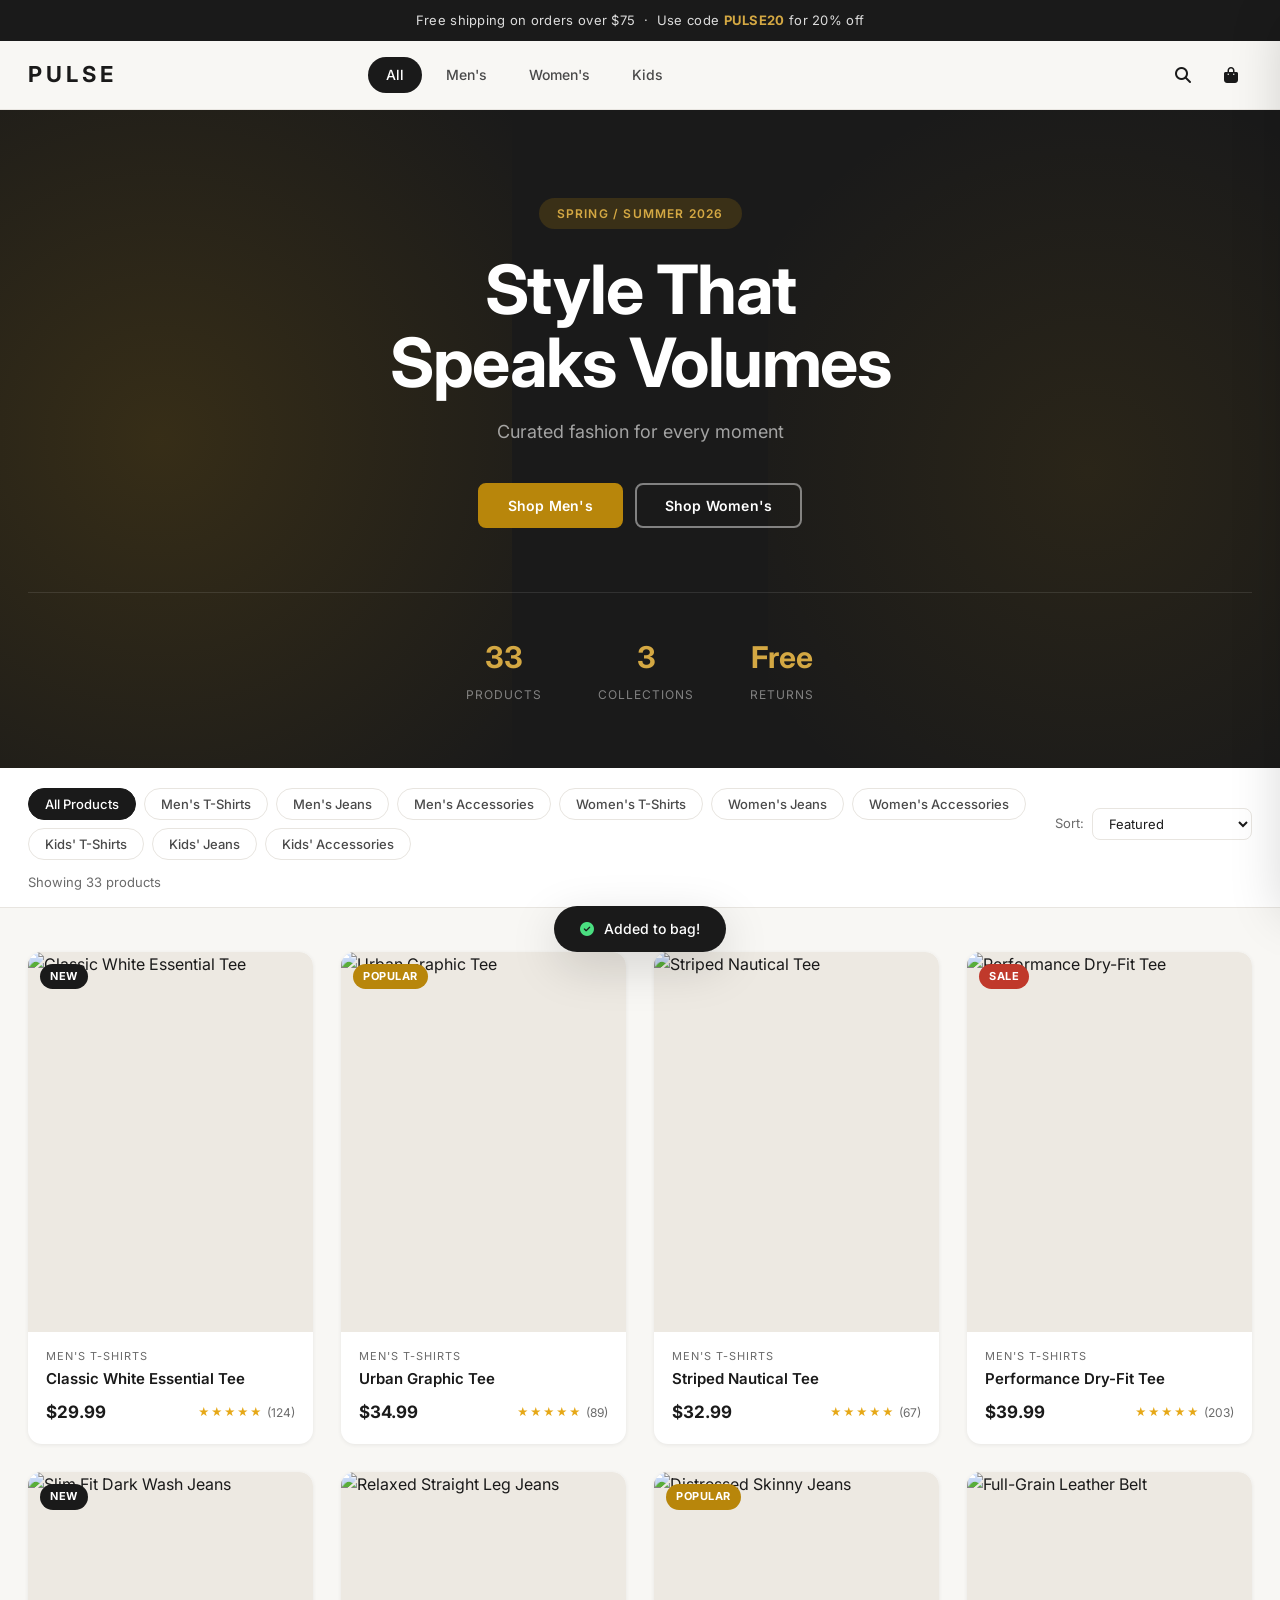
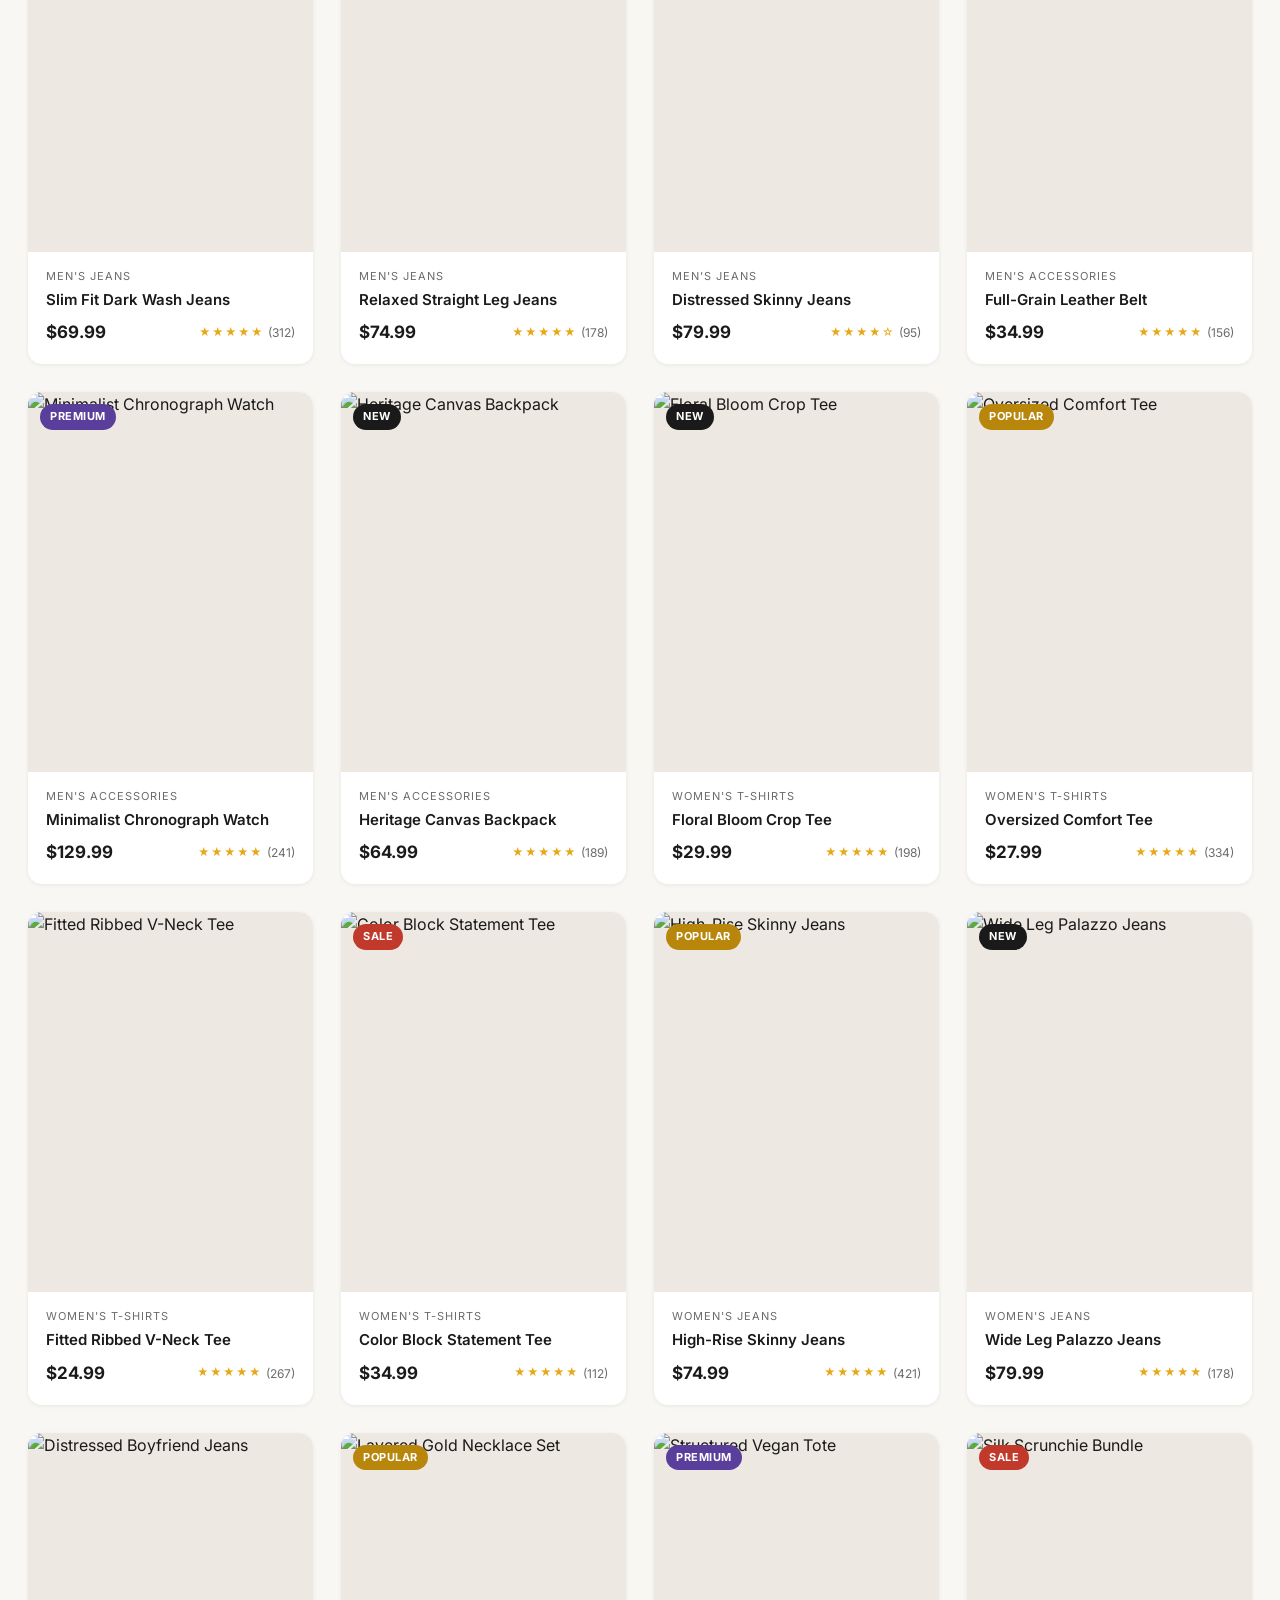
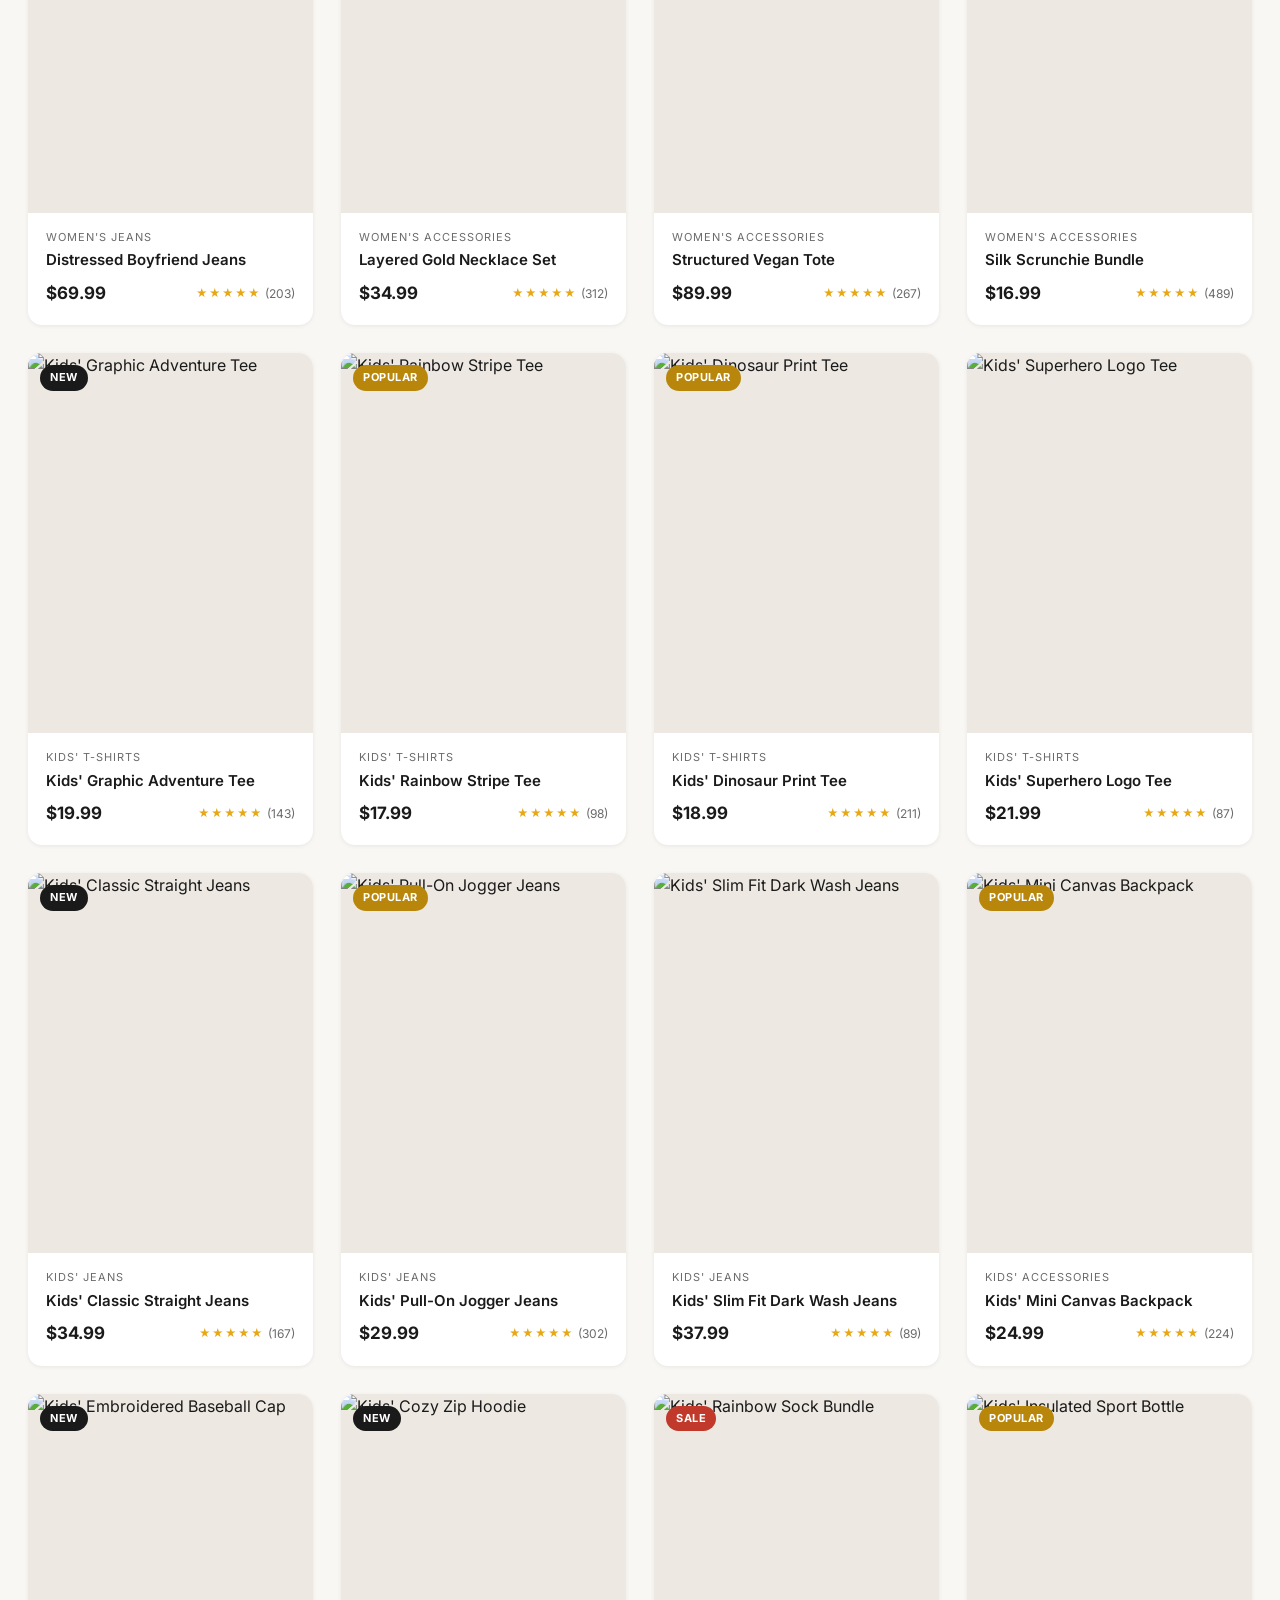
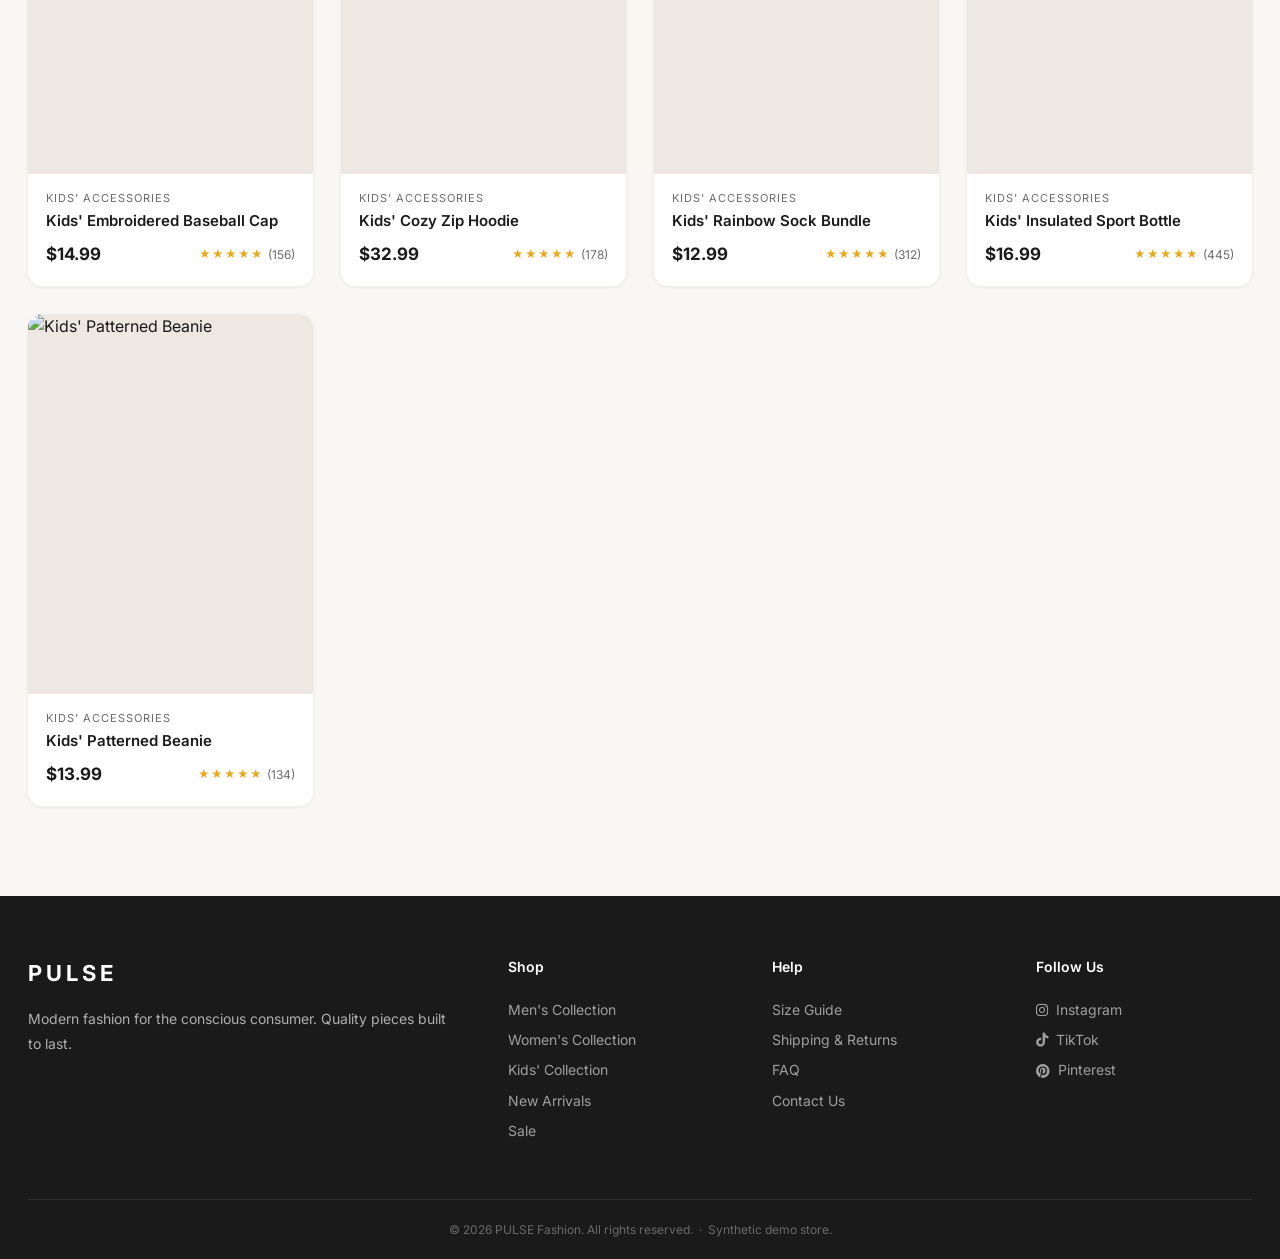
==== fashion-store/index.html @ 90246f14 "Initial commit — PULSE Fashion Store activation demo Full-stack Conviva App Analytics demo: SPA e-co" ====
<!DOCTYPE html>
<html lang="en">
<head>
  <meta charset="UTF-8">
  <meta name="viewport" content="width=device-width, initial-scale=1.0">
  <title>PULSE — Modern Fashion</title>

  <!-- ── Standard SEO meta ─────────────────────────────────────── -->
  <meta name="description" content="Shop PULSE Fashion — curated men's and women's clothing, T-shirts, jeans and accessories. Free shipping on orders over $75. Free returns.">
  <meta name="keywords" content="fashion, clothing, mens fashion, womens fashion, t-shirts, jeans, accessories, online shopping">
  <meta name="author" content="PULSE Fashion">
  <meta name="robots" content="index, follow">
  <meta name="theme-color" content="#0a0a0a">
  <meta name="application-name" content="PULSE Fashion">
  <meta name="apple-mobile-web-app-capable" content="yes">
  <meta name="apple-mobile-web-app-status-bar-style" content="black-translucent">
  <meta name="apple-mobile-web-app-title" content="PULSE">
  <meta name="mobile-web-app-capable" content="yes">
  <meta name="format-detection" content="telephone=no">
  <link rel="canonical" href="https://procivic-addyson-kaleidoscopically.ngrok-free.dev" id="canonical-url">

  <!-- ── Favicon & App Icons (all major e-commerce sites require these) ── -->
  <link rel="icon" type="image/svg+xml" href="data:image/svg+xml,%3Csvg xmlns='http://www.w3.org/2000/svg' viewBox='0 0 32 32'%3E%3Crect width='32' height='32' rx='6' fill='%230a0a0a'/%3E%3Ctext x='50%25' y='54%25' dominant-baseline='middle' text-anchor='middle' font-family='Arial%2Csans-serif' font-weight='900' font-size='20' fill='white'%3EP%3C/text%3E%3C/svg%3E">
  <link rel="apple-touch-icon" sizes="180x180" href="https://picsum.photos/seed/pulse-icon/180/180">

  <!-- ── Performance: DNS prefetch for all external CDN domains ── -->
  <link rel="dns-prefetch" href="//picsum.photos">
  <link rel="dns-prefetch" href="//cdnjs.cloudflare.com">
  <link rel="dns-prefetch" href="//sensor.conviva.com">

  <!-- ── Open Graph (Facebook / LinkedIn / Slack unfurls) ─────── -->
  <meta property="og:site_name" content="PULSE Fashion">
  <meta property="og:type" content="website" id="og-type">
  <meta property="og:title" content="PULSE — Modern Fashion" id="og-title">
  <meta property="og:description" content="Curated fashion for every moment. Free shipping on orders over $75." id="og-description">
  <meta property="og:url" content="https://procivic-addyson-kaleidoscopically.ngrok-free.dev" id="og-url">
  <meta property="og:image" content="https://picsum.photos/seed/pulse-og/1200/630" id="og-image">
  <meta property="og:image:width" content="1200">
  <meta property="og:image:height" content="630">
  <meta property="og:image:alt" content="PULSE Fashion — Modern clothing store" id="og-image-alt">
  <meta property="og:locale" content="en_US">
  <meta property="fb:app_id" content="000000000000000">

  <!-- ── Twitter / X Card ─────────────────────────────────────── -->
  <meta name="twitter:card" content="summary_large_image">
  <meta name="twitter:site" content="@PulseFashion">
  <meta name="twitter:title" content="PULSE — Modern Fashion" id="tw-title">
  <meta name="twitter:description" content="Curated fashion for every moment." id="tw-description">
  <meta name="twitter:image" content="https://picsum.photos/seed/pulse-og/1200/630" id="tw-image">

  <!-- ── Schema.org JSON-LD (updated dynamically per page) ─────── -->
  <script type="application/ld+json" id="page-schema">
  {
    "@context": "https://schema.org",
    "@graph": [
      {
        "@type": "WebSite",
        "name": "PULSE Fashion",
        "url": "https://procivic-addyson-kaleidoscopically.ngrok-free.dev",
        "potentialAction": {
          "@type": "SearchAction",
          "target": {
            "@type": "EntryPoint",
            "urlTemplate": "https://procivic-addyson-kaleidoscopically.ngrok-free.dev/search?q={search_term_string}"
          },
          "query-input": "required name=search_term_string"
        }
      },
      {
        "@type": "Organization",
        "name": "PULSE Fashion",
        "url": "https://procivic-addyson-kaleidoscopically.ngrok-free.dev",
        "description": "Modern fashion for the conscious consumer.",
        "foundingDate": "2024",
        "areaServed": "US",
        "currenciesAccepted": "USD",
        "paymentAccepted": "Credit Card"
      }
    ]
  }
  </script>
  <link rel="preconnect" href="https://fonts.googleapis.com">
  <link rel="preconnect" href="https://fonts.gstatic.com" crossorigin>
  <link href="https://fonts.googleapis.com/css2?family=Inter:wght@300;400;500;600;700&display=swap" rel="stylesheet">
  <link rel="stylesheet" href="https://cdnjs.cloudflare.com/ajax/libs/font-awesome/6.5.0/css/all.min.css">
  <link rel="stylesheet" href="style.css?v=4">
  <!-- Conviva App Analytics SDK (defer guarantees stub in conviva-config.js runs first) -->
  <script src="https://sensor.conviva.com/dpi/releases/v1.5.5/convivaAppTracker.js" defer></script>
</head>
<body>

  <!-- Notification Bar -->
  <div class="notification-bar">
    <p>Free shipping on orders over $75 &nbsp;·&nbsp; Use code <strong>PULSE20</strong> for 20% off</p>
  </div>

  <!-- Header -->
  <header class="header" id="header">
    <div class="header-inner container">
      <button class="mobile-menu-btn" id="mobile-menu-btn" aria-label="Menu">
        <i class="fas fa-bars"></i>
      </button>
      <a href="#" class="logo">PULSE</a>
      <nav class="main-nav" id="main-nav">
        <a href="#" class="nav-link active" data-filter="all">All</a>
        <a href="#" class="nav-link" data-filter="mens">Men's</a>
        <a href="#" class="nav-link" data-filter="womens">Women's</a>
        <a href="#" class="nav-link" data-filter="kids">Kids</a>
      </nav>
      <div class="header-actions">
        <button class="icon-btn search-toggle" id="search-toggle" aria-label="Search">
          <i class="fas fa-search"></i>
        </button>
        <button class="icon-btn cart-toggle" id="cart-toggle" aria-label="Cart">
          <i class="fas fa-shopping-bag"></i>
          <span class="cart-badge" id="cart-badge">0</span>
        </button>
      </div>
    </div>
    <!-- Search Bar -->
    <div class="search-bar" id="search-bar">
      <div class="container">
        <input type="text" id="search-input" placeholder="Search for products..." autocomplete="off">
        <button class="search-close" id="search-close"><i class="fas fa-times"></i></button>
      </div>
    </div>
  </header>

  <!-- Hero Section -->
  <section class="hero">
    <div class="hero-content">
      <span class="hero-tag">Spring / Summer 2026</span>
      <h1 class="hero-title">Style That<br>Speaks Volumes</h1>
      <p class="hero-subtitle">Curated fashion for every moment</p>
      <div class="hero-ctas">
        <button class="btn btn-primary" data-filter="mens">Shop Men's</button>
        <button class="btn btn-outline" data-filter="womens">Shop Women's</button>
      </div>
    </div>
    <div class="hero-stats">
      <div class="stat"><span class="stat-num">33</span><span class="stat-label">Products</span></div>
      <div class="stat"><span class="stat-num">3</span><span class="stat-label">Collections</span></div>
      <div class="stat"><span class="stat-num">Free</span><span class="stat-label">Returns</span></div>
    </div>
  </section>

  <!-- Search Landing Bar (shown when user presses Enter in search) -->
  <div id="search-landing-bar" style="display:none;background:#f5f5f5;border-bottom:1px solid #e0e0e0;padding:12px 0;">
    <div class="container" style="display:flex;align-items:center;gap:12px;flex-wrap:wrap;">
      <i class="fas fa-search" style="color:#888;font-size:14px;"></i>
      <span style="font-size:15px;color:#333;">Results for &ldquo;<strong id="search-landing-term"></strong>&rdquo;</span>
      <button id="search-landing-clear" style="margin-left:auto;background:none;border:1px solid #ccc;border-radius:20px;padding:4px 14px;font-size:13px;cursor:pointer;color:#555;display:flex;align-items:center;gap:6px;">
        <i class="fas fa-times"></i> Clear search
      </button>
    </div>
  </div>

  <!-- Category Filters -->
  <section class="filters-section">
    <div class="container">
      <div class="filters-wrapper">
        <div class="filter-tabs" id="filter-tabs">
          <button class="filter-tab active" data-filter="all">All Products</button>
          <button class="filter-tab" data-filter="mens-tshirts">Men's T-Shirts</button>
          <button class="filter-tab" data-filter="mens-jeans">Men's Jeans</button>
          <button class="filter-tab" data-filter="mens-accessories">Men's Accessories</button>
          <button class="filter-tab" data-filter="womens-tshirts">Women's T-Shirts</button>
          <button class="filter-tab" data-filter="womens-jeans">Women's Jeans</button>
          <button class="filter-tab" data-filter="womens-accessories">Women's Accessories</button>
          <button class="filter-tab" data-filter="kids-tshirts">Kids' T-Shirts</button>
          <button class="filter-tab" data-filter="kids-jeans">Kids' Jeans</button>
          <button class="filter-tab" data-filter="kids-accessories">Kids' Accessories</button>
        </div>
        <div class="sort-wrapper">
          <label for="sort-select">Sort:</label>
          <select id="sort-select">
            <option value="default">Featured</option>
            <option value="price-asc">Price: Low to High</option>
            <option value="price-desc">Price: High to Low</option>
            <option value="name">Name A–Z</option>
          </select>
        </div>
      </div>
      <div class="results-count" id="results-count">Showing 20 products</div>
    </div>
  </section>

  <!-- Products Grid -->
  <main class="main-content">
    <div class="container">
      <div class="products-grid" id="products-grid"></div>
      <div class="no-results" id="no-results" style="display:none">
        <i class="fas fa-search"></i>
        <p>No products found. Try a different search or filter.</p>
      </div>
    </div>
  </main>

  <!-- Product Full Page -->
  <div id="product-page" style="display:none"></div>

  <!-- Cart Sidebar -->
  <div class="cart-overlay" id="cart-overlay"></div>
  <aside class="cart-sidebar" id="cart-sidebar">
    <div class="cart-header">
      <h2>Your Bag <span id="cart-item-count">(0)</span></h2>
      <button class="cart-close" id="cart-close" aria-label="Close cart">
        <i class="fas fa-times"></i>
      </button>
    </div>
    <div class="cart-items" id="cart-items">
      <div class="cart-empty" id="cart-empty">
        <i class="fas fa-shopping-bag"></i>
        <p>Your bag is empty</p>
        <button class="btn btn-primary" id="continue-shopping">Continue Shopping</button>
      </div>
    </div>
    <div class="cart-footer" id="cart-footer" style="display:none">
      <div class="cart-subtotal">
        <span>Subtotal</span>
        <span id="cart-subtotal">$0.00</span>
      </div>
      <p class="cart-note">Shipping &amp; taxes calculated at checkout</p>
      <button class="btn btn-primary btn-full checkout-btn">
        <i class="fas fa-lock"></i> Secure Checkout
      </button>
      <button class="btn btn-outline-dark btn-full" id="continue-shopping-2">Continue Shopping</button>
    </div>
  </aside>

  <!-- Product Modal -->
  <div class="modal-overlay" id="modal-overlay">
    <div class="modal" id="product-modal">
      <button class="modal-close" id="modal-close" aria-label="Close">
        <i class="fas fa-times"></i>
      </button>
      <div class="modal-content" id="modal-content"></div>
    </div>
  </div>

  <!-- Checkout Modal -->
  <div class="checkout-overlay" id="checkout-overlay">
    <div class="checkout-modal">
      <button class="checkout-modal-close" id="checkout-modal-close"><i class="fas fa-times"></i></button>

      <div class="checkout-header">
        <div class="logo" style="font-size:20px;letter-spacing:4px;font-weight:700;">PULSE</div>
        <div class="checkout-progress">
          <div class="progress-step active" data-step="1">
            <div class="step-circle">1</div><span>Account</span>
          </div>
          <div class="progress-line"></div>
          <div class="progress-step" data-step="2">
            <div class="step-circle">2</div><span>Shipping</span>
          </div>
          <div class="progress-line"></div>
          <div class="progress-step" data-step="3">
            <div class="step-circle">3</div><span>Payment</span>
          </div>
        </div>
      </div>

      <div class="checkout-body">
        <div class="checkout-form-area">

          <!-- Step 1: Account -->
          <div class="checkout-panel active" id="panel-login">
            <h3 class="panel-title">Sign In to Continue</h3>
            <p class="panel-hint">Choose a demo account or enter any email</p>
            <div class="quick-accounts">
              <button class="quick-account-btn" data-email="test@pulse.com">
                <div class="qa-avatar">JD</div>
                <div class="qa-info"><span>Jane Doe</span><small>test@pulse.com</small></div>
                <i class="fas fa-chevron-right qa-arrow"></i>
              </button>
              <button class="quick-account-btn" data-email="shopper@pulse.com">
                <div class="qa-avatar">JS</div>
                <div class="qa-info"><span>John Smith</span><small>shopper@pulse.com</small></div>
                <i class="fas fa-chevron-right qa-arrow"></i>
              </button>
              <button class="quick-account-btn" data-email="demo@pulse.com">
                <div class="qa-avatar">AJ</div>
                <div class="qa-info"><span>Alex Johnson</span><small>demo@pulse.com</small></div>
                <i class="fas fa-chevron-right qa-arrow"></i>
              </button>
            </div>
            <div class="or-divider"><span>or enter your email</span></div>
            <div class="form-group">
              <label>Email Address</label>
              <input type="email" id="checkout-email" placeholder="you@example.com" autocomplete="email">
            </div>
            <button class="btn btn-primary btn-full" id="btn-to-shipping">Continue <i class="fas fa-arrow-right"></i></button>
          </div>

          <!-- Step 2: Shipping -->
          <div class="checkout-panel" id="panel-shipping">
            <h3 class="panel-title">Shipping Address</h3>
            <div class="form-group">
              <label>Full Name</label>
              <input type="text" id="ship-name" placeholder="Full name" autocomplete="name">
            </div>
            <div class="form-group">
              <label>Street Address</label>
              <input type="text" id="ship-address" placeholder="123 Main Street" autocomplete="street-address">
            </div>
            <div class="form-row-3">
              <div class="form-group">
                <label>City</label>
                <input type="text" id="ship-city" placeholder="City">
              </div>
              <div class="form-group">
                <label>State</label>
                <input type="text" id="ship-state" placeholder="State">
              </div>
              <div class="form-group">
                <label>ZIP</label>
                <input type="text" id="ship-zip" placeholder="ZIP">
              </div>
            </div>
            <div class="form-group">
              <label>Country</label>
              <select id="ship-country">
                <option value="US">United States</option>
                <option value="UK">United Kingdom</option>
                <option value="CA">Canada</option>
                <option value="AU">Australia</option>
                <option value="IN">India</option>
              </select>
            </div>
            <button class="btn btn-primary btn-full" id="btn-to-payment">Continue to Payment <i class="fas fa-arrow-right"></i></button>
            <button class="btn-step-back" id="btn-back-to-login"><i class="fas fa-arrow-left"></i> Back</button>
          </div>

          <!-- Step 3: Payment -->
          <div class="checkout-panel" id="panel-payment">
            <h3 class="panel-title">Payment Details</h3>
            <div class="demo-card-hint">
              <i class="fas fa-credit-card"></i>
              Demo card: <strong>123456789012</strong> &nbsp;·&nbsp; Any expiry &nbsp;·&nbsp; Any CVV
            </div>
            <div class="form-group">
              <label>Card Number</label>
              <div class="card-input-wrap">
                <input type="text" id="card-number" placeholder="1234 5678 9012" maxlength="19" inputmode="numeric">
                <div class="card-brand-icons"><i class="fab fa-cc-visa"></i><i class="fab fa-cc-mastercard"></i></div>
              </div>
            </div>
            <div class="form-row-2">
              <div class="form-group">
                <label>Expiry</label>
                <input type="text" id="card-expiry" placeholder="MM / YY" maxlength="7" inputmode="numeric">
              </div>
              <div class="form-group">
                <label>CVV</label>
                <input type="text" id="card-cvv" placeholder="123" maxlength="4" inputmode="numeric">
              </div>
            </div>
            <div class="form-group">
              <label>Name on Card</label>
              <input type="text" id="card-name" placeholder="Full name">
            </div>
            <button class="btn btn-primary btn-full" id="btn-place-order">
              <i class="fas fa-lock"></i> Place Order — <span id="order-total-btn">$0.00</span>
            </button>
            <button class="btn-step-back" id="btn-back-to-shipping"><i class="fas fa-arrow-left"></i> Back</button>
          </div>

          <!-- Step 4: Confirmation -->
          <div class="checkout-panel" id="panel-confirmation">
            <div class="order-confirmed">
              <div class="confirmed-icon"><i class="fas fa-check"></i></div>
              <h3>Order Confirmed!</h3>
              <p class="confirmed-sub">Thank you for shopping with PULSE</p>
              <div class="order-ref">
                <span>Order Reference</span>
                <strong id="order-number">PULSE-XXXXXX</strong>
              </div>
              <p class="conf-email-line">Confirmation sent to <strong id="conf-email">—</strong></p>
              <div class="conf-items" id="conf-items"></div>
              <button class="btn btn-primary" id="btn-done-shopping">Continue Shopping</button>
            </div>
          </div>

        </div>

        <!-- Order Summary -->
        <div class="checkout-summary">
          <h4>Order Summary</h4>
          <div class="summary-items" id="summary-items"></div>
          <div class="summary-totals">
            <div class="summary-row"><span>Subtotal</span><span id="summary-subtotal">$0.00</span></div>
            <div class="summary-row"><span>Shipping</span><span style="color:#22863a;font-weight:600;">FREE</span></div>
            <div class="summary-row summary-grand-total"><span>Total</span><span id="summary-total">$0.00</span></div>
          </div>
        </div>
      </div>
    </div>
  </div>

  <!-- Toast -->
  <div class="toast" id="toast">
    <i class="fas fa-check-circle"></i>
    <span id="toast-message">Added to bag!</span>
  </div>

  <!-- Footer -->
  <footer class="footer">
    <div class="container">
      <div class="footer-grid">
        <div class="footer-brand">
          <div class="logo" style="color:white;margin-bottom:16px;">PULSE</div>
          <p>Modern fashion for the conscious consumer. Quality pieces built to last.</p>
        </div>
        <div class="footer-links">
          <h4>Shop</h4>
          <a href="#">Men's Collection</a>
          <a href="#">Women's Collection</a>
          <a href="#">Kids' Collection</a>
          <a href="#">New Arrivals</a>
          <a href="#">Sale</a>
        </div>
        <div class="footer-links">
          <h4>Help</h4>
          <a href="#">Size Guide</a>
          <a href="#">Shipping &amp; Returns</a>
          <a href="#">FAQ</a>
          <a href="#">Contact Us</a>
        </div>
        <div class="footer-links">
          <h4>Follow Us</h4>
          <a href="#"><i class="fab fa-instagram"></i> Instagram</a>
          <a href="#"><i class="fab fa-tiktok"></i> TikTok</a>
          <a href="#"><i class="fab fa-pinterest"></i> Pinterest</a>
        </div>
      </div>
      <div class="footer-bottom">
        <p>&copy; 2026 PULSE Fashion. All rights reserved. &nbsp;·&nbsp; Synthetic demo store.</p>
      </div>
    </div>
  </footer>

  <script src="conviva-config.js?v=4"></script>
  <script src="app.js?v=4"></script>
</body>
</html>
---- fashion-store/style.css ----
/* ================================================================
   PULSE FASHION — STYLESHEET
   ================================================================ */

/* ========== CSS VARIABLES ========== */
:root {
  --primary:      #1a1a1a;
  --secondary:    #4a4a4a;
  --accent:       #b8860b;
  --accent-light: #d4a843;
  --bg:           #f8f7f4;
  --bg-card:      #ffffff;
  --text:         #1a1a1a;
  --text-muted:   #6b6b6b;
  --border:       #e8e5e0;
  --danger:       #c0392b;
  --shadow-sm:    0 1px 4px rgba(0,0,0,0.07);
  --shadow:       0 4px 18px rgba(0,0,0,0.10);
  --shadow-lg:    0 14px 48px rgba(0,0,0,0.15);
  --radius:       14px;
  --radius-sm:    8px;
  --transition:   0.25s ease;
  --header-h:     68px;
}

/* ========== RESET & BASE ========== */
*, *::before, *::after { box-sizing: border-box; margin: 0; padding: 0; }
html { scroll-behavior: smooth; }
body {
  font-family: 'Inter', -apple-system, BlinkMacSystemFont, sans-serif;
  background: var(--bg);
  color: var(--text);
  line-height: 1.6;
  -webkit-font-smoothing: antialiased;
}
a    { text-decoration: none; color: inherit; }
button { cursor: pointer; border: none; background: none; font-family: inherit; }
img  { display: block; width: 100%; }
select { font-family: inherit; }

.container {
  max-width: 1300px;
  margin: 0 auto;
  padding: 0 28px;
}

/* ========== NOTIFICATION BAR ========== */
.notification-bar {
  background: var(--primary);
  color: rgba(255,255,255,0.85);
  text-align: center;
  padding: 10px 24px;
  font-size: 13px;
  letter-spacing: 0.3px;
}
.notification-bar strong { color: var(--accent-light); }

/* ========== HEADER ========== */
.header {
  background: rgba(248,247,244,0.96);
  backdrop-filter: blur(14px);
  -webkit-backdrop-filter: blur(14px);
  border-bottom: 1px solid var(--border);
  position: sticky;
  top: 0;
  z-index: 100;
  transition: box-shadow var(--transition);
}
.header.scrolled { box-shadow: var(--shadow); }

.header-inner {
  height: var(--header-h);
  display: flex;
  align-items: center;
  gap: 20px;
}

.logo {
  font-size: 22px;
  font-weight: 700;
  letter-spacing: 4px;
  color: var(--primary);
  flex-shrink: 0;
}

.main-nav {
  display: flex;
  gap: 6px;
  margin: 0 auto;
}
.nav-link {
  padding: 7px 18px;
  border-radius: 20px;
  font-size: 14px;
  font-weight: 500;
  color: var(--secondary);
  transition: all var(--transition);
}
.nav-link:hover, .nav-link.active {
  background: var(--primary);
  color: white;
}

.header-actions { display: flex; align-items: center; gap: 6px; margin-left: auto; }

.icon-btn {
  width: 42px;
  height: 42px;
  border-radius: 50%;
  display: flex;
  align-items: center;
  justify-content: center;
  font-size: 16px;
  color: var(--primary);
  transition: all var(--transition);
  position: relative;
}
.icon-btn:hover { background: var(--border); }

.cart-badge {
  position: absolute;
  top: 4px; right: 4px;
  background: var(--accent);
  color: white;
  font-size: 10px;
  font-weight: 700;
  min-width: 18px; height: 18px;
  border-radius: 9px;
  display: flex;
  align-items: center;
  justify-content: center;
  padding: 0 4px;
  transform: scale(0);
  transition: transform var(--transition);
}
.cart-badge.visible { transform: scale(1); }

.mobile-menu-btn { display: none; font-size: 20px; color: var(--primary); }

/* Search Bar */
.search-bar {
  border-top: 1px solid var(--border);
  padding: 12px 0;
  display: none;
}
.search-bar.open { display: block; }
.search-bar .container { display: flex; gap: 12px; align-items: center; }
#search-input {
  flex: 1;
  padding: 10px 16px;
  border: 2px solid var(--border);
  border-radius: var(--radius-sm);
  font-size: 14px;
  font-family: inherit;
  outline: none;
  background: white;
  transition: border-color var(--transition);
}
#search-input:focus { border-color: var(--accent); }
.search-close { font-size: 18px; color: var(--secondary); padding: 8px; }
.search-close:hover { color: var(--primary); }

/* ========== BUTTONS ========== */
.btn {
  padding: 12px 28px;
  border-radius: var(--radius-sm);
  font-size: 14px;
  font-weight: 600;
  cursor: pointer;
  transition: all var(--transition);
  display: inline-flex;
  align-items: center;
  gap: 8px;
  letter-spacing: 0.2px;
  border: 2px solid transparent;
  font-family: inherit;
}
.btn-primary {
  background: var(--accent);
  color: white;
  border-color: var(--accent);
}
.btn-primary:hover {
  background: var(--accent-light);
  border-color: var(--accent-light);
  transform: translateY(-1px);
  box-shadow: 0 4px 18px rgba(184,134,11,0.35);
}
.btn-outline {
  background: transparent;
  color: white;
  border-color: rgba(255,255,255,0.45);
}
.btn-outline:hover {
  background: white;
  color: var(--primary);
  border-color: white;
}
.btn-outline-dark {
  background: transparent;
  color: var(--primary);
  border-color: var(--border);
}
.btn-outline-dark:hover { background: var(--border); }
.btn-full { width: 100%; justify-content: center; }
.btn-sm  { padding: 8px 16px; font-size: 13px; }

/* ========== HERO ========== */
.hero {
  background: var(--primary);
  color: white;
  padding: 88px 28px 64px;
  text-align: center;
  position: relative;
  overflow: hidden;
}
.hero::before {
  content: '';
  position: absolute;
  top: -40%; left: -15%;
  width: 55%; height: 180%;
  background: radial-gradient(circle, rgba(184,134,11,0.18) 0%, transparent 70%);
  pointer-events: none;
}
.hero::after {
  content: '';
  position: absolute;
  bottom: -25%; right: -10%;
  width: 50%; height: 140%;
  background: radial-gradient(circle, rgba(184,134,11,0.10) 0%, transparent 70%);
  pointer-events: none;
}
.hero-content { position: relative; z-index: 1; max-width: 660px; margin: 0 auto; }
.hero-tag {
  display: inline-block;
  background: rgba(184,134,11,0.2);
  color: var(--accent-light);
  padding: 6px 18px;
  border-radius: 20px;
  font-size: 12px;
  font-weight: 600;
  letter-spacing: 1.2px;
  text-transform: uppercase;
  margin-bottom: 24px;
}
.hero-title {
  font-size: clamp(38px, 6vw, 68px);
  font-weight: 700;
  line-height: 1.08;
  margin-bottom: 18px;
  letter-spacing: -1.5px;
}
.hero-subtitle {
  font-size: 18px;
  color: rgba(255,255,255,0.60);
  margin-bottom: 36px;
}
.hero-ctas { display: flex; gap: 12px; justify-content: center; flex-wrap: wrap; }
.hero-stats {
  position: relative; z-index: 1;
  display: flex;
  justify-content: center;
  gap: 56px;
  margin-top: 64px;
  padding-top: 40px;
  border-top: 1px solid rgba(255,255,255,0.10);
}
.stat { display: flex; flex-direction: column; align-items: center; gap: 4px; }
.stat-num  { font-size: 30px; font-weight: 700; color: var(--accent-light); }
.stat-label { font-size: 12px; color: rgba(255,255,255,0.45); text-transform: uppercase; letter-spacing: 1px; }

/* ========== FILTERS SECTION ========== */
.filters-section {
  background: white;
  border-bottom: 1px solid var(--border);
  padding: 20px 0 14px;
  position: sticky;
  top: var(--header-h);
  z-index: 90;
}
.filters-wrapper {
  display: flex;
  align-items: center;
  gap: 16px;
  flex-wrap: wrap;
}
.filter-tabs { display: flex; gap: 8px; flex-wrap: wrap; flex: 1; }
.filter-tab {
  padding: 7px 16px;
  border-radius: 20px;
  font-size: 13px;
  font-weight: 500;
  color: var(--secondary);
  border: 1.5px solid var(--border);
  background: transparent;
  transition: all var(--transition);
  white-space: nowrap;
  font-family: inherit;
}
.filter-tab:hover  { border-color: var(--primary); color: var(--primary); }
.filter-tab.active { background: var(--primary); color: white; border-color: var(--primary); }

.sort-wrapper {
  display: flex;
  align-items: center;
  gap: 8px;
  font-size: 13px;
  color: var(--text-muted);
  white-space: nowrap;
}
#sort-select {
  padding: 6px 12px;
  border: 1.5px solid var(--border);
  border-radius: var(--radius-sm);
  font-size: 13px;
  color: var(--primary);
  outline: none;
  cursor: pointer;
  background: white;
}
#sort-select:focus { border-color: var(--accent); }
.results-count { font-size: 13px; color: var(--text-muted); margin-top: 12px; }

/* ========== PRODUCTS GRID ========== */
.main-content { padding: 44px 0 90px; }
.products-grid {
  display: grid;
  grid-template-columns: repeat(auto-fill, minmax(284px, 1fr));
  gap: 28px;
}

/* ========== PRODUCT CARD ========== */
.product-card {
  background: var(--bg-card);
  border-radius: var(--radius);
  overflow: hidden;
  box-shadow: var(--shadow-sm);
  transition: all var(--transition);
  cursor: pointer;
  position: relative;
}
.product-card:hover {
  box-shadow: var(--shadow-lg);
  transform: translateY(-5px);
}
.card-image-wrap {
  position: relative;
  aspect-ratio: 3/4;
  overflow: hidden;
  background: #ede9e2;
}
.card-image-wrap img {
  width: 100%;
  height: 100%;
  object-fit: cover;
  transition: transform 0.45s ease;
}
.product-card:hover .card-image-wrap img { transform: scale(1.07); }

.card-badge {
  position: absolute;
  top: 12px; left: 12px;
  padding: 4px 10px;
  border-radius: 20px;
  font-size: 11px;
  font-weight: 700;
  text-transform: uppercase;
  letter-spacing: 0.5px;
}
.badge-new     { background: var(--primary); color: white; }
.badge-popular { background: var(--accent); color: white; }
.badge-sale    { background: var(--danger); color: white; }
.badge-premium { background: #5a3e9b; color: white; }

.card-actions {
  position: absolute;
  bottom: 12px;
  left: 0; right: 0;
  display: flex;
  justify-content: center;
  opacity: 0;
  transform: translateY(10px);
  transition: all var(--transition);
}
.product-card:hover .card-actions { opacity: 1; transform: translateY(0); }

.quick-add-btn {
  background: white;
  color: var(--primary);
  padding: 10px 22px;
  border-radius: 22px;
  font-size: 13px;
  font-weight: 600;
  cursor: pointer;
  box-shadow: var(--shadow);
  transition: all var(--transition);
  display: flex;
  align-items: center;
  gap: 8px;
  font-family: inherit;
  border: none;
}
.quick-add-btn:hover { background: var(--primary); color: white; }

.card-body { padding: 16px 18px 18px; }
.card-category { font-size: 11px; text-transform: uppercase; letter-spacing: 1px; color: var(--text-muted); margin-bottom: 4px; }
.card-name { font-size: 15px; font-weight: 600; color: var(--text); margin-bottom: 10px; line-height: 1.3; }
.card-footer-row { display: flex; align-items: center; justify-content: space-between; }
.card-price { font-size: 17px; font-weight: 700; color: var(--primary); }
.card-rating { display: flex; align-items: center; gap: 4px; font-size: 12px; color: var(--text-muted); }
.card-rating .stars { color: #e6a817; font-size: 11px; letter-spacing: 1px; }

.no-results {
  text-align: center;
  padding: 90px 24px;
  color: var(--text-muted);
}
.no-results i { font-size: 52px; margin-bottom: 20px; opacity: 0.25; display: block; }
.no-results p { font-size: 16px; }

/* ========== CART SIDEBAR ========== */
.cart-overlay {
  position: fixed; inset: 0;
  background: rgba(0,0,0,0.52);
  z-index: 200;
  opacity: 0; pointer-events: none;
  transition: opacity var(--transition);
}
.cart-overlay.open { opacity: 1; pointer-events: all; }

.cart-sidebar {
  position: fixed;
  top: 0; right: 0;
  width: min(420px, 100vw);
  height: 100vh;
  background: white;
  z-index: 201;
  transform: translateX(100%);
  transition: transform 0.35s cubic-bezier(0.4, 0, 0.2, 1);
  display: flex;
  flex-direction: column;
  box-shadow: var(--shadow-lg);
}
.cart-sidebar.open { transform: translateX(0); }

.cart-header {
  padding: 22px 24px;
  border-bottom: 1px solid var(--border);
  display: flex;
  align-items: center;
  justify-content: space-between;
  flex-shrink: 0;
}
.cart-header h2 { font-size: 18px; font-weight: 600; }

.cart-close {
  width: 36px; height: 36px;
  border-radius: 50%;
  display: flex; align-items: center; justify-content: center;
  color: var(--secondary);
  font-size: 16px;
  transition: all var(--transition);
}
.cart-close:hover { background: var(--border); color: var(--primary); }

.cart-items { flex: 1; overflow-y: auto; padding: 16px 24px; }

.cart-empty {
  display: flex;
  flex-direction: column;
  align-items: center;
  justify-content: center;
  height: 100%;
  gap: 16px;
  color: var(--text-muted);
  text-align: center;
}
.cart-empty i { font-size: 52px; opacity: 0.25; }
.cart-empty p { font-size: 16px; }

.cart-item {
  display: flex;
  gap: 14px;
  padding: 14px 0;
  border-bottom: 1px solid var(--border);
  animation: slideIn 0.25s ease;
}
@keyframes slideIn {
  from { opacity: 0; transform: translateX(18px); }
  to   { opacity: 1; transform: translateX(0); }
}
.cart-item-img {
  width: 74px; height: 92px;
  border-radius: var(--radius-sm);
  object-fit: cover;
  flex-shrink: 0;
  background: #ede9e2;
}
.cart-item-info { flex: 1; min-width: 0; }
.cart-item-name { font-size: 13px; font-weight: 600; line-height: 1.35; margin-bottom: 3px; }
.cart-item-meta { font-size: 12px; color: var(--text-muted); margin-bottom: 10px; }
.cart-item-controls { display: flex; align-items: center; gap: 8px; }

.qty-btn {
  width: 26px; height: 26px;
  border-radius: 50%;
  border: 1.5px solid var(--border);
  display: flex; align-items: center; justify-content: center;
  font-size: 15px; line-height: 1;
  color: var(--primary);
  transition: all var(--transition);
  font-family: inherit;
}
.qty-btn:hover { border-color: var(--primary); background: var(--primary); color: white; }
.qty-num { font-size: 14px; font-weight: 600; min-width: 20px; text-align: center; }

.cart-item-price { font-size: 14px; font-weight: 700; align-self: center; flex-shrink: 0; }
.remove-item {
  display: inline-block; margin-top: 8px;
  font-size: 11px; color: var(--text-muted);
  cursor: pointer; text-decoration: underline;
}
.remove-item:hover { color: var(--danger); }

.cart-footer {
  padding: 20px 24px;
  border-top: 1px solid var(--border);
  display: flex;
  flex-direction: column;
  gap: 12px;
  flex-shrink: 0;
}
.cart-subtotal { display: flex; justify-content: space-between; font-size: 16px; font-weight: 600; }
.cart-note { font-size: 12px; color: var(--text-muted); text-align: center; }
.checkout-btn { background: var(--primary); border-color: var(--primary); }
.checkout-btn:hover { background: #333; border-color: #333; transform: none; box-shadow: none; }

/* ========== PRODUCT MODAL ========== */
.modal-overlay {
  position: fixed; inset: 0;
  background: rgba(0,0,0,0.60);
  z-index: 300;
  display: flex;
  align-items: center;
  justify-content: center;
  padding: 24px;
  opacity: 0; pointer-events: none;
  transition: opacity var(--transition);
}
.modal-overlay.open { opacity: 1; pointer-events: all; }

.modal {
  background: white;
  border-radius: var(--radius);
  width: 100%;
  max-width: 880px;
  max-height: 90vh;
  overflow-y: auto;
  position: relative;
  transform: scale(0.94) translateY(24px);
  transition: transform 0.3s cubic-bezier(0.4, 0, 0.2, 1);
  box-shadow: var(--shadow-lg);
}
.modal-overlay.open .modal { transform: scale(1) translateY(0); }

.modal-close {
  position: absolute;
  top: 14px; right: 14px;
  width: 36px; height: 36px;
  border-radius: 50%;
  background: white;
  border: 1.5px solid var(--border);
  display: flex; align-items: center; justify-content: center;
  font-size: 15px; color: var(--secondary);
  z-index: 10;
  transition: all var(--transition);
}
.modal-close:hover { background: var(--primary); color: white; border-color: var(--primary); }

.modal-content { display: grid; grid-template-columns: 1fr 1fr; }

.modal-image-wrap {
  background: #ede9e2;
  border-radius: var(--radius) 0 0 var(--radius);
  overflow: hidden;
  min-height: 460px;
}
.modal-image-wrap img { width: 100%; height: 100%; object-fit: cover; }

.modal-info { padding: 44px 40px; display: flex; flex-direction: column; gap: 14px; }
.modal-category { font-size: 12px; text-transform: uppercase; letter-spacing: 1px; color: var(--text-muted); }
.modal-name  { font-size: 26px; font-weight: 700; line-height: 1.2; }
.modal-price { font-size: 24px; font-weight: 700; }
.modal-rating { display: flex; align-items: center; gap: 8px; font-size: 13px; color: var(--text-muted); }
.modal-rating .stars { color: #e6a817; letter-spacing: 1px; }
.modal-desc  { font-size: 14px; color: var(--secondary); line-height: 1.75; }
.modal-divider { border: none; border-top: 1px solid var(--border); margin: 2px 0; }

.size-label {
  font-size: 13px; font-weight: 600;
  display: flex; justify-content: space-between;
  margin-bottom: 10px;
}
.size-label a { color: var(--accent); font-weight: 400; text-decoration: underline; }
.size-options { display: flex; gap: 8px; flex-wrap: wrap; }
.size-btn {
  padding: 7px 14px;
  border-radius: var(--radius-sm);
  border: 1.5px solid var(--border);
  font-size: 13px; font-weight: 500;
  color: var(--primary);
  cursor: pointer;
  transition: all var(--transition);
  font-family: inherit;
}
.size-btn:hover,
.size-btn.selected { border-color: var(--primary); background: var(--primary); color: white; }

.modal-add-btn {
  margin-top: auto;
  background: var(--primary); color: white;
  padding: 14px;
  border-radius: var(--radius-sm);
  font-size: 15px; font-weight: 600;
  cursor: pointer;
  transition: all var(--transition);
  display: flex; align-items: center; justify-content: center; gap: 10px;
  font-family: inherit;
  border: none;
  width: 100%;
}
.modal-add-btn:hover { background: #333; transform: translateY(-1px); box-shadow: var(--shadow); }

/* ========== TOAST ========== */
.toast {
  position: fixed;
  bottom: 28px; left: 50%;
  transform: translateX(-50%) translateY(80px);
  background: var(--primary); color: white;
  padding: 12px 26px;
  border-radius: 30px;
  font-size: 14px; font-weight: 500;
  display: flex; align-items: center; gap: 10px;
  z-index: 500;
  transition: transform 0.35s cubic-bezier(0.4, 0, 0.2, 1);
  box-shadow: var(--shadow-lg);
  white-space: nowrap;
}
.toast.show { transform: translateX(-50%) translateY(0); }
.toast i { color: #4ade80; }

/* ========== FOOTER ========== */
.footer {
  background: var(--primary);
  color: rgba(255,255,255,0.65);
  padding: 60px 0 0;
}
.footer-grid {
  display: grid;
  grid-template-columns: 2fr 1fr 1fr 1fr;
  gap: 48px;
  padding-bottom: 52px;
}
.footer-brand p { font-size: 14px; line-height: 1.75; }
.footer-links h4 { color: white; font-size: 14px; font-weight: 600; margin-bottom: 16px; }
.footer-links a {
  display: flex; align-items: center; gap: 8px;
  font-size: 14px; color: rgba(255,255,255,0.58);
  padding: 4px 0;
  transition: color var(--transition);
}
.footer-links a:hover { color: var(--accent-light); }
.footer-bottom {
  border-top: 1px solid rgba(255,255,255,0.08);
  padding: 20px 0;
  font-size: 12px; text-align: center;
  color: rgba(255,255,255,0.35);
}

/* ========== RESPONSIVE ========== */
@media (max-width: 1024px) {
  .footer-grid { grid-template-columns: 1fr 1fr; gap: 36px; }
}

@media (max-width: 768px) {
  .mobile-menu-btn { display: flex; }

  .main-nav {
    display: none;
    position: absolute;
    top: var(--header-h);
    left: 0; right: 0;
    background: white;
    border-bottom: 1px solid var(--border);
    flex-direction: column;
    padding: 14px 24px;
    gap: 4px;
    z-index: 99;
  }
  .main-nav.open { display: flex; }
  .nav-link { border-radius: 8px; padding: 10px 12px; }

  .hero { padding: 60px 24px 44px; }
  .hero-stats { gap: 28px; }

  .products-grid { grid-template-columns: repeat(auto-fill, minmax(240px, 1fr)); gap: 20px; }

  .modal-content { grid-template-columns: 1fr; }
  .modal-image-wrap { border-radius: var(--radius) var(--radius) 0 0; min-height: 280px; }
  .modal-info { padding: 28px 24px; }
}

@media (max-width: 520px) {
  .products-grid { grid-template-columns: repeat(2, 1fr); gap: 12px; }
  .card-body { padding: 12px 12px 14px; }
  .card-name  { font-size: 13px; }
  .card-price { font-size: 15px; }
  .filter-tabs { gap: 6px; }
  .filter-tab { font-size: 12px; padding: 6px 10px; }
  .footer-grid { grid-template-columns: 1fr; gap: 28px; }
  .hero-title  { font-size: 34px; }
}

/* ========== CHECKOUT MODAL ========== */
.checkout-overlay {
  position: fixed; inset: 0;
  background: rgba(0,0,0,0.65);
  z-index: 400;
  display: flex; align-items: center; justify-content: center;
  padding: 16px;
  opacity: 0; pointer-events: none;
  transition: opacity 0.3s ease;
}
.checkout-overlay.open { opacity: 1; pointer-events: all; }

.checkout-modal {
  background: white;
  border-radius: var(--radius);
  width: 100%; max-width: 960px;
  max-height: 94vh; overflow-y: auto;
  position: relative;
  transform: scale(0.94) translateY(20px);
  transition: transform 0.3s cubic-bezier(0.4,0,0.2,1);
  box-shadow: var(--shadow-lg);
}
.checkout-overlay.open .checkout-modal { transform: scale(1) translateY(0); }

.checkout-modal-close {
  position: absolute; top: 14px; right: 14px;
  width: 32px; height: 32px; border-radius: 50%;
  background: var(--bg); border: 1.5px solid var(--border);
  display: flex; align-items: center; justify-content: center;
  font-size: 13px; color: var(--secondary); cursor: pointer; z-index: 10;
  transition: all var(--transition);
}
.checkout-modal-close:hover { background: var(--primary); color: white; border-color: var(--primary); }

.checkout-header {
  display: flex; align-items: center; justify-content: space-between;
  padding: 18px 28px;
  border-bottom: 1px solid var(--border);
  background: var(--bg);
  border-radius: var(--radius) var(--radius) 0 0;
}
.checkout-progress { display: flex; align-items: center; gap: 6px; }

.progress-step {
  display: flex; flex-direction: column; align-items: center; gap: 4px;
  opacity: 0.38; transition: opacity var(--transition);
}
.progress-step.active { opacity: 1; }
.step-circle {
  width: 28px; height: 28px; border-radius: 50%;
  border: 2px solid var(--border);
  display: flex; align-items: center; justify-content: center;
  font-size: 12px; font-weight: 700;
  background: white; color: var(--secondary);
  transition: all var(--transition); position: relative;
}
.progress-step.active .step-circle { background: var(--primary); color: white; border-color: var(--primary); }
.progress-step.done   .step-circle { background: #22863a; border-color: #22863a; color: transparent; }
.progress-step.done   .step-circle::after {
  content: '✓'; position: absolute;
  top: 50%; left: 50%; transform: translate(-50%,-50%);
  color: white; font-size: 13px;
}
.progress-step span        { font-size: 11px; font-weight: 500; color: var(--text-muted); white-space: nowrap; }
.progress-step.active span { color: var(--primary); font-weight: 600; }
.progress-line { width: 36px; height: 2px; background: var(--border); margin-bottom: 14px; transition: background 0.3s; }

.checkout-body { display: grid; grid-template-columns: 1fr 320px; min-height: 480px; }
.checkout-form-area { padding: 32px 28px; }

.checkout-panel { display: none; }
.checkout-panel.active { display: block; animation: fadeUp 0.22s ease; }
@keyframes fadeUp {
  from { opacity: 0; transform: translateY(8px); }
  to   { opacity: 1; transform: translateY(0); }
}
.panel-title { font-size: 20px; font-weight: 700; margin-bottom: 6px; }
.panel-hint  { font-size: 13px; color: var(--text-muted); margin-bottom: 20px; }

.quick-accounts { display: flex; flex-direction: column; gap: 8px; margin-bottom: 20px; }
.quick-account-btn {
  display: flex; align-items: center; gap: 12px;
  padding: 12px 14px;
  border: 1.5px solid var(--border); border-radius: var(--radius-sm);
  background: white; cursor: pointer;
  transition: all var(--transition); font-family: inherit;
  text-align: left; width: 100%;
}
.quick-account-btn:hover    { border-color: var(--primary); background: var(--bg); }
.quick-account-btn.selected { border-color: var(--accent); background: rgba(184,134,11,0.05); }
.qa-avatar {
  width: 36px; height: 36px; border-radius: 50%;
  background: var(--primary); color: white;
  display: flex; align-items: center; justify-content: center;
  font-size: 12px; font-weight: 700; flex-shrink: 0;
}
.qa-info { flex: 1; }
.qa-info span  { display: block; font-size: 13px; font-weight: 600; color: var(--text); }
.qa-info small { font-size: 12px; color: var(--text-muted); }
.qa-arrow { color: var(--border); font-size: 11px; }

.or-divider {
  text-align: center; position: relative;
  margin: 18px 0; font-size: 13px; color: var(--text-muted);
}
.or-divider::before, .or-divider::after {
  content: ''; position: absolute; top: 50%;
  width: 43%; height: 1px; background: var(--border);
}
.or-divider::before { left: 0; }
.or-divider::after  { right: 0; }

.form-group { margin-bottom: 14px; }
.form-group label {
  display: block; font-size: 11px; font-weight: 700;
  margin-bottom: 5px; color: var(--secondary);
  text-transform: uppercase; letter-spacing: 0.6px;
}
.form-group input,
.form-group select {
  width: 100%; padding: 10px 14px;
  border: 1.5px solid var(--border); border-radius: var(--radius-sm);
  font-size: 14px; font-family: inherit; outline: none;
  background: white; color: var(--text);
  transition: border-color var(--transition);
}
.form-group input:focus,
.form-group select:focus { border-color: var(--accent); }
.form-row-2 { display: grid; grid-template-columns: 1fr 1fr; gap: 12px; }
.form-row-3 { display: grid; grid-template-columns: 2fr 1fr 1fr; gap: 10px; }

.card-input-wrap { position: relative; }
.card-input-wrap input { padding-right: 78px; }
.card-brand-icons {
  position: absolute; right: 12px; top: 50%; transform: translateY(-50%);
  display: flex; gap: 5px; font-size: 22px; color: #ccc;
}
.demo-card-hint {
  background: rgba(184,134,11,0.07);
  border: 1px solid rgba(184,134,11,0.22);
  border-radius: var(--radius-sm); padding: 10px 14px;
  font-size: 13px; color: var(--secondary);
  margin-bottom: 20px; display: flex; align-items: center; gap: 10px;
}
.demo-card-hint i      { color: var(--accent); }
.demo-card-hint strong { color: var(--primary); font-family: monospace; letter-spacing: 1px; }

.btn-step-back {
  display: flex; align-items: center; justify-content: center; gap: 6px;
  width: 100%; margin-top: 10px; padding: 10px;
  font-size: 13px; color: var(--text-muted);
  cursor: pointer; font-family: inherit;
  background: none; border: none;
  transition: color var(--transition);
}
.btn-step-back:hover { color: var(--primary); }

.checkout-summary {
  background: var(--bg); border-left: 1px solid var(--border);
  padding: 28px 22px; border-radius: 0 0 var(--radius) 0;
}
.checkout-summary h4 {
  font-size: 12px; font-weight: 700; margin-bottom: 18px;
  text-transform: uppercase; letter-spacing: 0.8px; color: var(--secondary);
}
.summary-items { display: flex; flex-direction: column; gap: 12px; margin-bottom: 20px; }
.summary-item  { display: flex; align-items: center; gap: 10px; font-size: 13px; }
.summary-item img {
  width: 46px; height: 58px; border-radius: 6px;
  object-fit: cover; flex-shrink: 0; background: #ddd;
}
.summary-item-info { flex: 1; min-width: 0; }
.summary-item-info span  { display: block; font-weight: 500; line-height: 1.3; font-size: 12px; }
.summary-item-info small { color: var(--text-muted); font-size: 11px; }
.summary-item > span:last-child { font-weight: 600; flex-shrink: 0; font-size: 13px; }

.summary-totals { border-top: 1px solid var(--border); padding-top: 14px; display: flex; flex-direction: column; gap: 9px; }
.summary-row { display: flex; justify-content: space-between; font-size: 13px; }
.summary-grand-total {
  font-size: 15px; font-weight: 700;
  padding-top: 10px; border-top: 1px solid var(--border); margin-top: 2px;
}

.order-confirmed { text-align: center; padding: 16px 0; }
.confirmed-icon {
  width: 68px; height: 68px; border-radius: 50%;
  background: #22863a; color: white;
  display: flex; align-items: center; justify-content: center;
  font-size: 30px; margin: 0 auto 18px;
  animation: popIn 0.4s cubic-bezier(0.175,0.885,0.32,1.275);
}
@keyframes popIn {
  from { transform: scale(0); opacity: 0; }
  to   { transform: scale(1); opacity: 1; }
}
.order-confirmed h3 { font-size: 22px; font-weight: 700; margin-bottom: 4px; }
.confirmed-sub      { color: var(--text-muted); margin-bottom: 22px; font-size: 13px; }
.order-ref {
  display: inline-flex; flex-direction: column; align-items: center; gap: 4px;
  background: var(--bg); border: 1.5px solid var(--border);
  border-radius: var(--radius-sm); padding: 12px 28px; margin-bottom: 14px;
}
.order-ref span   { font-size: 11px; text-transform: uppercase; letter-spacing: 1px; color: var(--text-muted); }
.order-ref strong { font-size: 20px; letter-spacing: 2px; color: var(--primary); font-family: monospace; }
.conf-email-line  { font-size: 13px; color: var(--text-muted); margin-bottom: 20px; }
.conf-items       { text-align: left; margin-bottom: 24px; display: flex; flex-direction: column; }
.conf-item {
  display: flex; justify-content: space-between;
  font-size: 13px; padding: 7px 0; border-bottom: 1px solid var(--border);
}
.conf-total { font-weight: 700; font-size: 14px; }

@keyframes shake {
  0%,100% { transform: translateX(0); }
  20%,60%  { transform: translateX(-5px); }
  40%,80%  { transform: translateX(5px); }
}
.shake { animation: shake 0.35s ease; }

@media (max-width: 768px) {
  .checkout-body { grid-template-columns: 1fr; }
  .checkout-summary { border-left: none; border-top: 1px solid var(--border); border-radius: 0 0 var(--radius) var(--radius); }
  .checkout-header  { flex-direction: column; gap: 14px; align-items: flex-start; }
}
@media (max-width: 520px) {
  .form-row-3 { grid-template-columns: 1fr; }
  .checkout-form-area { padding: 24px 18px; }
}

/* ========== PRODUCT PAGE ========== */
#product-page { background: #fff; min-height: 60vh; }

.pp-inner {
  max-width: 1200px;
  margin: 0 auto;
  padding: 28px 24px 80px;
}

.breadcrumb {
  display: flex;
  align-items: center;
  gap: 8px;
  font-size: 13px;
  color: var(--text-light);
  margin-bottom: 36px;
  flex-wrap: wrap;
}
.breadcrumb a { color: var(--text-light); text-decoration: none; transition: color .15s; }
.breadcrumb a:hover { color: var(--text); }
.breadcrumb-sep { opacity: .45; }

.pp-grid {
  display: grid;
  grid-template-columns: 1fr 1fr;
  gap: 56px;
  align-items: start;
  margin-bottom: 52px;
}
@media (max-width: 768px) { .pp-grid { grid-template-columns: 1fr; gap: 28px; } }

.pp-img-container { position: relative; }
.pp-img-wrap {
  border-radius: 20px;
  overflow: hidden;
  background: var(--bg-light);
  position: sticky;
  top: 84px;
}
.pp-img-wrap img { width: 100%; display: block; aspect-ratio: 3/4; object-fit: cover; }
.pp-badge-overlay { position: absolute; top: 14px; left: 14px; z-index: 2; font-size: 12px; padding: 4px 10px; }

.pp-cat {
  font-size: 11px;
  font-weight: 700;
  letter-spacing: 1.5px;
  text-transform: uppercase;
  color: var(--text-light);
  margin-bottom: 8px;
}
.pp-name {
  font-size: clamp(22px, 3vw, 34px);
  font-weight: 700;
  line-height: 1.15;
  margin: 0 0 12px;
  color: var(--text);
}
.pp-rating-row {
  display: flex;
  align-items: center;
  gap: 8px;
  margin-bottom: 14px;
}
.pp-rating-row .stars { font-size: 15px; color: #f5a623; }
.pp-rating-link {
  background: none;
  border: none;
  padding: 0;
  font-size: 13px;
  color: var(--text-light);
  cursor: pointer;
  text-decoration: underline;
  font-family: inherit;
}
.pp-rating-link:hover { color: var(--text); }
.pp-price { font-size: 30px; font-weight: 700; color: var(--text); margin-bottom: 20px; }
.pp-add-btn { margin-top: 20px; padding: 15px 24px; font-size: 16px; }
.pp-trust {
  display: flex;
  flex-direction: column;
  gap: 9px;
  margin-top: 22px;
  padding-top: 20px;
  border-top: 1px solid var(--border);
}
.pp-trust-item { display: flex; align-items: center; gap: 10px; font-size: 13px; color: var(--text-light); }
.pp-trust-item i { width: 14px; color: var(--text); font-size: 13px; }

.pp-tabs-wrap {
  display: flex;
  border-bottom: 2px solid var(--border);
  margin-bottom: 28px;
}
.pp-tab {
  background: none;
  border: none;
  padding: 13px 28px;
  font-size: 15px;
  font-weight: 600;
  color: var(--text-light);
  cursor: pointer;
  border-bottom: 2px solid transparent;
  margin-bottom: -2px;
  transition: color .2s, border-color .2s;
  font-family: inherit;
}
.pp-tab:hover { color: var(--text); }
.pp-tab.active { color: var(--text); border-bottom-color: var(--text); }
.pp-panel { display: none; }
.pp-panel.active { display: block; }
.pp-desc { font-size: 16px; line-height: 1.75; color: var(--text-light); max-width: 680px; margin: 0 0 32px; }

.related-section { margin-top: 60px; }
.related-section h3 { font-size: 22px; font-weight: 700; margin-bottom: 24px; }
.related-grid { display: grid; grid-template-columns: repeat(4, 1fr); gap: 20px; }
@media (max-width: 900px) { .related-grid { grid-template-columns: repeat(2, 1fr); } }
.related-card {
  cursor: pointer;
  border-radius: 12px;
  overflow: hidden;
  border: 1px solid var(--border);
  transition: transform .2s, box-shadow .2s;
}
.related-card:hover { transform: translateY(-4px); box-shadow: 0 8px 24px rgba(0,0,0,.1); }
.related-img-wrap { position: relative; background: var(--bg-light); }
.related-img-wrap img { width: 100%; display: block; aspect-ratio: 3/4; object-fit: cover; }
.related-info { padding: 12px 14px 14px; }
.related-name { font-size: 13px; font-weight: 600; color: var(--text); margin-bottom: 4px; line-height: 1.3; }
.related-price { font-size: 13px; color: var(--text-light); font-weight: 500; }

/* ========== MODAL TABS ========== */
.modal-tabs {
  display: flex;
  gap: 0;
  border-bottom: 2px solid var(--border);
  margin: 16px 0 0;
}
.modal-tab {
  background: none;
  border: none;
  padding: 10px 20px;
  font-size: 14px;
  font-weight: 600;
  color: var(--text-light);
  cursor: pointer;
  border-bottom: 2px solid transparent;
  margin-bottom: -2px;
  transition: color .2s, border-color .2s;
  letter-spacing: .3px;
}
.modal-tab:hover  { color: var(--text); }
.modal-tab.active { color: var(--text); border-bottom-color: var(--text); }

.modal-tab-panel { display: none; }
.modal-tab-panel.active { display: block; }

/* ========== REVIEWS ========== */
.reviews-summary {
  display: flex;
  align-items: center;
  gap: 10px;
  padding: 18px 0 12px;
  border-bottom: 1px solid var(--border);
  margin-bottom: 16px;
}
.avg-num {
  font-size: 36px;
  font-weight: 700;
  line-height: 1;
  color: var(--text);
}
.reviews-summary .stars { font-size: 18px; color: #f5a623; }
.review-count { font-size: 13px; color: var(--text-light); }

.review-list { display: flex; flex-direction: column; gap: 14px; padding-bottom: 8px; }

.review-card {
  background: var(--bg-light);
  border: 1px solid var(--border);
  border-radius: 10px;
  padding: 14px 16px;
}
.review-header {
  display: flex;
  align-items: center;
  gap: 10px;
  margin-bottom: 8px;
}
.reviewer-avatar {
  width: 36px; height: 36px;
  border-radius: 50%;
  background: var(--text);
  color: white;
  display: flex; align-items: center; justify-content: center;
  font-size: 12px; font-weight: 700;
  flex-shrink: 0;
}
.reviewer-meta { flex: 1; display: flex; flex-direction: column; gap: 1px; }
.reviewer-name { font-size: 13px; font-weight: 600; color: var(--text); }
.review-date   { font-size: 12px; color: var(--text-light); }
.review-stars  { font-size: 14px; color: #f5a623; letter-spacing: 1px; }
.review-text   { font-size: 14px; color: var(--text); line-height: 1.55; margin: 0 0 10px; }
.review-footer {
  display: flex;
  align-items: center;
  justify-content: space-between;
  gap: 8px;
}
.verified-badge {
  font-size: 11px;
  color: #22863a;
  font-weight: 600;
  display: flex; align-items: center; gap: 4px;
}
.verified-badge i { font-size: 12px; }
.helpful-btn {
  background: none;
  border: 1px solid var(--border);
  border-radius: 20px;
  padding: 4px 12px;
  font-size: 12px;
  cursor: pointer;
  color: var(--text-light);
  transition: background .15s, color .15s;
}
.helpful-btn:hover { background: var(--text); color: white; border-color: var(--text); }
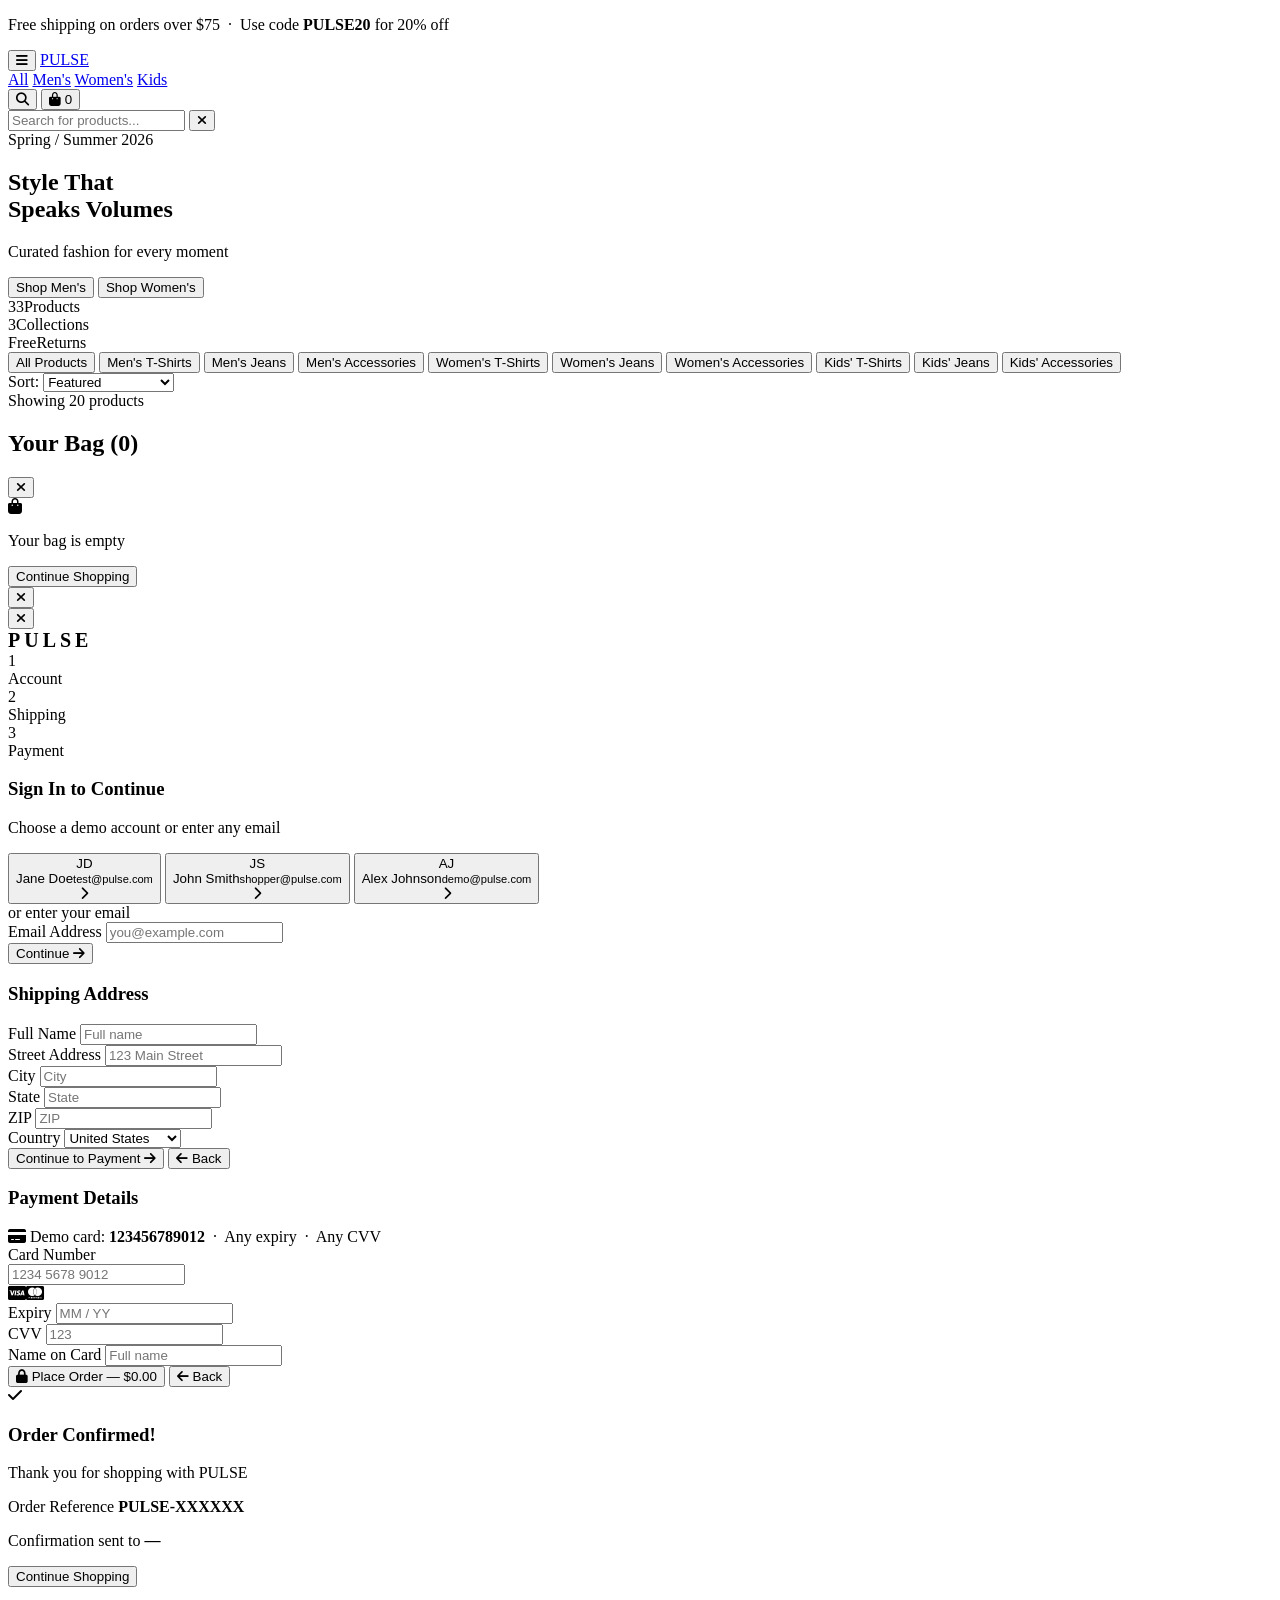
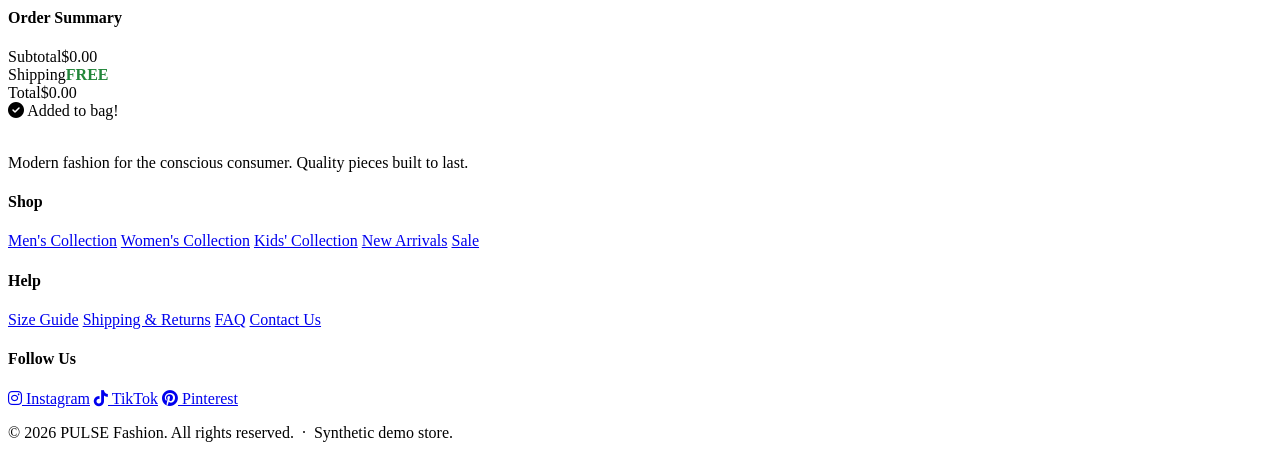
==== commit 2f1c4762: "fix: use absolute paths for assets to fix styling on deep URL refreshes Relative asset paths (style." ====
--- a/fashion-store/index.html
+++ b/fashion-store/index.html
@@ -83,7 +83,7 @@
   <link rel="preconnect" href="https://fonts.gstatic.com" crossorigin>
   <link href="https://fonts.googleapis.com/css2?family=Inter:wght@300;400;500;600;700&display=swap" rel="stylesheet">
   <link rel="stylesheet" href="https://cdnjs.cloudflare.com/ajax/libs/font-awesome/6.5.0/css/all.min.css">
-  <link rel="stylesheet" href="style.css?v=4">
+  <link rel="stylesheet" href="/style.css?v=5">
   <!-- Conviva App Analytics SDK (defer guarantees stub in conviva-config.js runs first) -->
   <script src="https://sensor.conviva.com/dpi/releases/v1.5.5/convivaAppTracker.js" defer></script>
 </head>
@@ -439,7 +439,7 @@
     </div>
   </footer>
 
-  <script src="conviva-config.js?v=4"></script>
-  <script src="app.js?v=4"></script>
+  <script src="/conviva-config.js?v=5"></script>
+  <script src="/app.js?v=5"></script>
 </body>
 </html>
